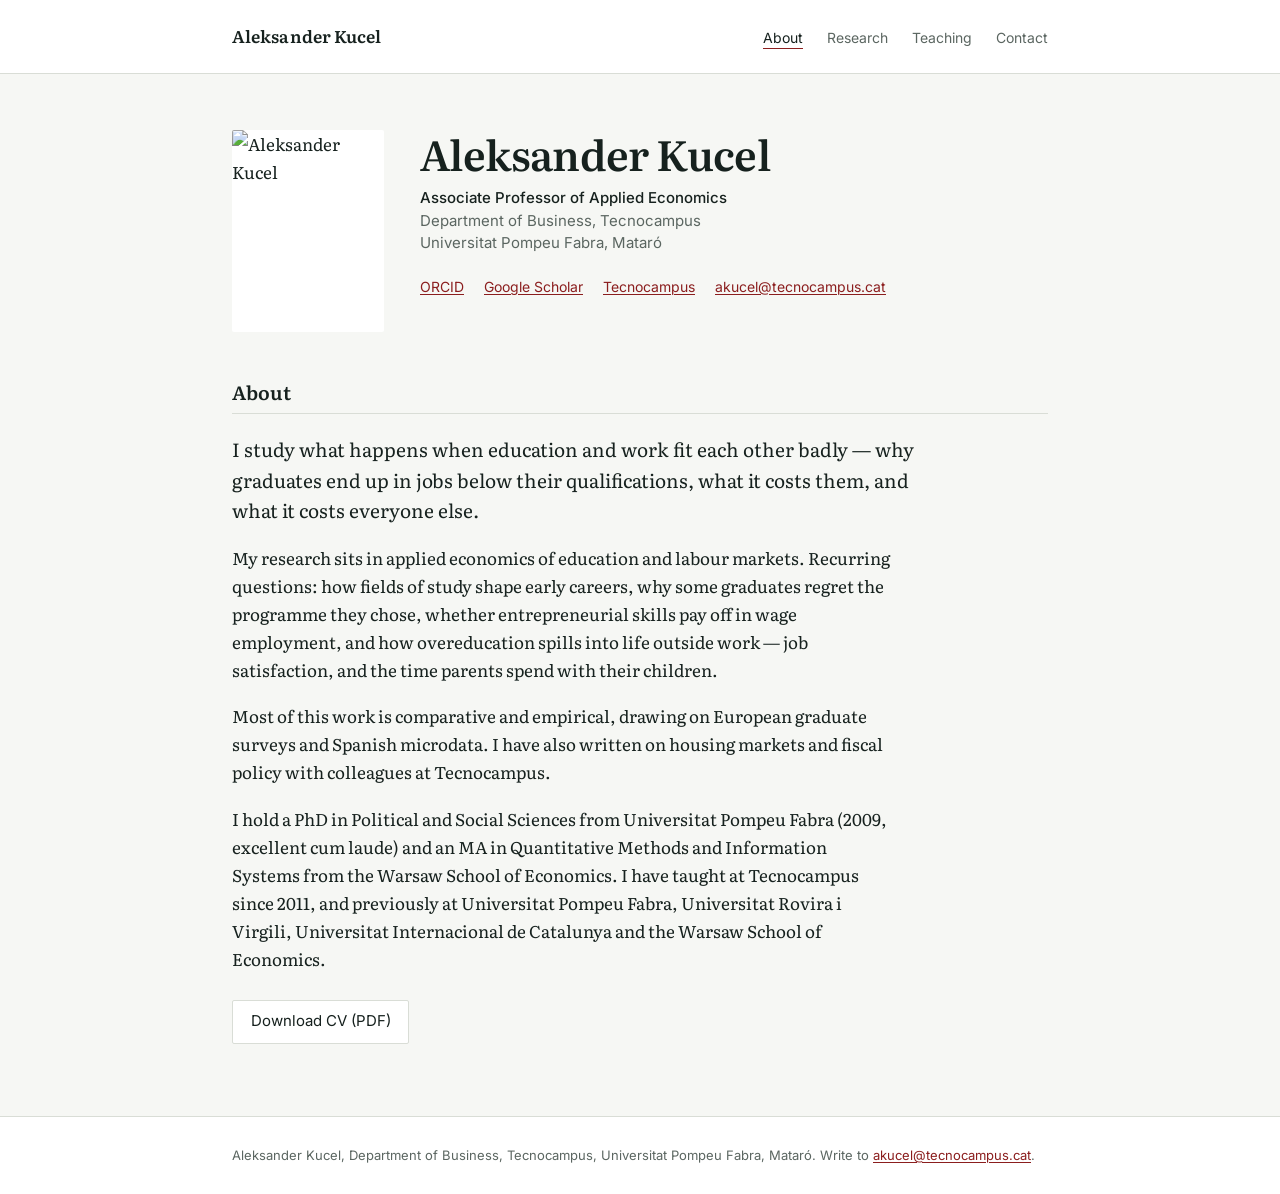
==== index.html @ a2fbe2bb "Add files via upload" ====
<!DOCTYPE html>
<html lang="en">
<head>
<meta charset="utf-8">
<meta name="viewport" content="width=device-width, initial-scale=1">
<title>Aleksander Kucel — Economist, Tecnocampus (Universitat Pompeu Fabra)</title>
<meta name="description" content="Aleksander Kucel is Associate Professor of Applied Economics at Tecnocampus, Universitat Pompeu Fabra. Research on the economics of education, labour markets, overeducation and skill mismatch.">
<link rel="canonical" href="https://akucel.com/">
<meta property="og:type" content="profile">
<meta property="og:title" content="Aleksander Kucel — Economist, Tecnocampus (Universitat Pompeu Fabra)">
<meta property="og:description" content="Research on the economics of education, labour markets, overeducation and skill mismatch.">
<meta property="og:url" content="https://akucel.com/">
<meta property="og:image" content="https://akucel.com/assets/aleksander-kucel.jpg">
<meta name="twitter:card" content="summary">
<link rel="preconnect" href="https://fonts.googleapis.com">
<link rel="preconnect" href="https://fonts.gstatic.com" crossorigin>
<link href="https://fonts.googleapis.com/css2?family=Inter:wght@400;500&family=Literata:ital,opsz,wght@0,7..72,400;0,7..72,600;1,7..72,400&display=swap" rel="stylesheet">
<link rel="stylesheet" href="style.css">
<script type="application/ld+json">
{
  "@context": "https://schema.org",
  "@type": "Person",
  "name": "Aleksander Kucel",
  "givenName": "Aleksander",
  "familyName": "Kucel",
  "jobTitle": "Associate Professor of Applied Economics",
  "email": "mailto:akucel@tecnocampus.cat",
  "telephone": "+34931696501",
  "url": "https://akucel.com/",
  "image": "https://akucel.com/assets/aleksander-kucel.jpg",
  "identifier": "https://orcid.org/0000-0001-6597-8286",
  "knowsAbout": [
    "Economics of education",
    "Labour economics",
    "Overeducation",
    "Educational mismatch",
    "Job satisfaction",
    "Entrepreneurship education",
    "Intergenerational mobility"
  ],
  "knowsLanguage": ["Polish", "English", "Catalan", "Spanish", "German", "Russian"],
  "alumniOf": [
    { "@type": "CollegeOrUniversity", "name": "Universitat Pompeu Fabra" },
    { "@type": "CollegeOrUniversity", "name": "Warsaw School of Economics" }
  ],
  "worksFor": {
    "@type": "CollegeOrUniversity",
    "name": "Tecnocampus, Universitat Pompeu Fabra",
    "address": {
      "@type": "PostalAddress",
      "streetAddress": "Avinguda Ernest Lluch, 32",
      "addressLocality": "Mataró",
      "addressRegion": "Catalonia",
      "postalCode": "08302",
      "addressCountry": "ES"
    }
  },
  "sameAs": [
    "https://orcid.org/0000-0001-6597-8286",
    "https://scholar.google.com/citations?user=HBfe0OsAAAAJ&hl=en",
    "https://www.tecnocampus.cat/en/professorat/aleksander-kucel-0",
    "https://ideas.repec.org/f/pku283.html",
    "https://www.researchgate.net/profile/Aleksander-Kucel"
  ]
}
</script>
</head>
<body>

<header class="masthead">
  <div class="wrap">
    <a class="wordmark" href="/">Aleksander Kucel</a>
    <nav aria-label="Main">
      <ul>
        <li><a href="/" aria-current="page">About</a></li>
        <li><a href="/research.html">Research</a></li>
        <li><a href="/teaching.html">Teaching</a></li>
        <li><a href="/contact.html">Contact</a></li>
      </ul>
    </nav>
  </div>
</header>

<main>
  <div class="wrap">

    <div class="intro">
      <img src="assets/aleksander-kucel.jpg" alt="Aleksander Kucel" width="356" height="474">
      <div>
        <h1>Aleksander Kucel</h1>
        <p class="role">
          <strong>Associate Professor of Applied Economics</strong><br>
          Department of Business, Tecnocampus<br>
          Universitat Pompeu Fabra, Mataró
        </p>
        <ul class="profiles">
          <li><a href="https://orcid.org/0000-0001-6597-8286">ORCID</a></li>
          <li><a href="https://scholar.google.com/citations?user=HBfe0OsAAAAJ&hl=en">Google Scholar</a></li>
          <li><a href="https://www.tecnocampus.cat/en/professorat/aleksander-kucel-0">Tecnocampus</a></li>
          <li><a href="mailto:akucel@tecnocampus.cat">akucel@tecnocampus.cat</a></li>
        </ul>
      </div>
    </div>

    <h2>About</h2>

    <p class="lede">I study what happens when education and work fit each other badly — why graduates end up in jobs below their qualifications, what it costs them, and what it costs everyone else.</p>

    <p>My research sits in applied economics of education and labour markets. Recurring questions: how fields of study shape early careers, why some graduates regret the programme they chose, whether entrepreneurial skills pay off in wage employment, and how overeducation spills into life outside work — job satisfaction, and the time parents spend with their children.</p>

    <p>Most of this work is comparative and empirical, drawing on European graduate surveys and Spanish microdata. I have also written on housing markets and fiscal policy with colleagues at Tecnocampus.</p>

    <p>I hold a PhD in Political and Social Sciences from Universitat Pompeu Fabra (2009, excellent cum laude) and an MA in Quantitative Methods and Information Systems from the Warsaw School of Economics. I have taught at Tecnocampus since 2011, and previously at Universitat Pompeu Fabra, Universitat Rovira i Virgili, Universitat Internacional de Catalunya and the Warsaw School of Economics.</p>

    <a class="download" href="assets/aleksander-kucel-cv.pdf">Download CV (PDF)</a>

  </div>
</main>

<footer>
  <div class="wrap">
    <p>Aleksander Kucel, Department of Business, Tecnocampus, Universitat Pompeu Fabra, Mataró. Write to <a href="mailto:akucel@tecnocampus.cat">akucel@tecnocampus.cat</a>.</p>
  </div>
</footer>

</body>
</html>
---- style.css ----
:root {
  --bg: #f6f7f4;
  --paper: #ffffff;
  --ink: #16211e;
  --muted: #5b6661;
  --rule: #d9ddd6;
  --accent: #8b1e1e;
  --measure: 66ch;
}

*,
*::before,
*::after { box-sizing: border-box; }

html { -webkit-text-size-adjust: 100%; }

body {
  margin: 0;
  background: var(--bg);
  color: var(--ink);
  font-family: Literata, Georgia, "Times New Roman", serif;
  font-size: 1.0625rem;
  line-height: 1.65;
  font-feature-settings: "kern", "liga";
}

.wrap {
  max-width: 54rem;
  margin: 0 auto;
  padding: 0 1.5rem;
}

/* ---------- header ---------- */

.masthead {
  border-bottom: 1px solid var(--rule);
  background: var(--paper);
}

.masthead .wrap {
  display: flex;
  flex-wrap: wrap;
  align-items: baseline;
  justify-content: space-between;
  gap: 0.5rem 2rem;
  padding-top: 1.4rem;
  padding-bottom: 1.4rem;
}

.wordmark {
  font-size: 1.0625rem;
  font-weight: 600;
  letter-spacing: 0.005em;
  color: var(--ink);
  text-decoration: none;
}

.wordmark:hover { color: var(--accent); }

nav ul {
  display: flex;
  gap: 1.5rem;
  margin: 0;
  padding: 0;
  list-style: none;
  font-family: Inter, system-ui, -apple-system, "Segoe UI", sans-serif;
  font-size: 0.875rem;
}

nav a {
  color: var(--muted);
  text-decoration: none;
  padding-bottom: 2px;
  border-bottom: 1px solid transparent;
}

nav a:hover { color: var(--ink); border-bottom-color: var(--rule); }

nav a[aria-current="page"] {
  color: var(--ink);
  border-bottom-color: var(--accent);
}

/* ---------- structure ---------- */

main { padding: 3.5rem 0 4.5rem; }

h1 {
  font-size: clamp(1.9rem, 1.4rem + 2vw, 2.6rem);
  line-height: 1.15;
  font-weight: 600;
  letter-spacing: -0.015em;
  margin: 0 0 0.4rem;
}

h2 {
  font-size: 1.2rem;
  font-weight: 600;
  line-height: 1.3;
  margin: 3rem 0 1.25rem;
  padding-bottom: 0.5rem;
  border-bottom: 1px solid var(--rule);
}

h2:first-of-type { margin-top: 0; }

h3 {
  font-size: 1.0625rem;
  font-weight: 600;
  margin: 2rem 0 0.75rem;
}

p { max-width: var(--measure); margin: 0 0 1.15rem; }

a { color: var(--accent); text-decoration-thickness: 1px; text-underline-offset: 2px; }

a:hover { color: var(--ink); }

:focus-visible {
  outline: 2px solid var(--accent);
  outline-offset: 3px;
}

.lede {
  font-size: 1.1875rem;
  line-height: 1.6;
}

/* ---------- home ---------- */

.intro {
  display: grid;
  grid-template-columns: 9.5rem 1fr;
  gap: 2.25rem;
  align-items: start;
  margin-bottom: 3rem;
}

.intro img {
  width: 100%;
  height: auto;
  display: block;
  border-radius: 2px;
  background: var(--paper);
}

.role {
  font-family: Inter, system-ui, sans-serif;
  font-size: 0.9375rem;
  line-height: 1.5;
  color: var(--muted);
  margin: 0.6rem 0 1.25rem;
  max-width: var(--measure);
}

.role strong { color: var(--ink); font-weight: 500; }

.profiles {
  display: flex;
  flex-wrap: wrap;
  gap: 0.5rem 1.25rem;
  margin: 0;
  padding: 0;
  list-style: none;
  font-family: Inter, system-ui, sans-serif;
  font-size: 0.875rem;
}

/* ---------- publications: year spine ---------- */

.pubs { margin: 0; padding: 0; list-style: none; }

.pubs li {
  display: grid;
  grid-template-columns: 4.5rem 1fr;
  gap: 1.5rem;
  padding: 1.15rem 0;
  border-top: 1px solid var(--rule);
}

.pubs li:last-child { border-bottom: 1px solid var(--rule); }

.year {
  font-family: Inter, system-ui, sans-serif;
  font-size: 0.8125rem;
  font-variant-numeric: tabular-nums;
  color: var(--muted);
  padding-top: 0.3rem;
}

.pub-title {
  display: block;
  font-size: 1.0625rem;
  line-height: 1.45;
  margin-bottom: 0.3rem;
}

.pub-meta {
  font-family: Inter, system-ui, sans-serif;
  font-size: 0.875rem;
  line-height: 1.55;
  color: var(--muted);
}

.pub-meta cite { font-style: italic; }

/* ---------- teaching lists ---------- */

.courses {
  margin: 0 0 1.5rem;
  padding: 0;
  list-style: none;
  max-width: var(--measure);
}

.courses li {
  padding: 0.5rem 0;
  border-bottom: 1px solid var(--rule);
  display: flex;
  flex-wrap: wrap;
  justify-content: space-between;
  gap: 0.25rem 1.5rem;
}

.where {
  font-family: Inter, system-ui, sans-serif;
  font-size: 0.875rem;
  color: var(--muted);
}

/* ---------- contact ---------- */

.address {
  font-style: normal;
  line-height: 1.7;
  margin-bottom: 1.75rem;
}

/* ---------- download ---------- */

.download {
  display: inline-block;
  margin-top: 0.5rem;
  font-family: Inter, system-ui, sans-serif;
  font-size: 0.9375rem;
  padding: 0.55rem 1.1rem;
  border: 1px solid var(--rule);
  background: var(--paper);
  border-radius: 2px;
  text-decoration: none;
  color: var(--ink);
}

.download:hover { border-color: var(--accent); color: var(--accent); }

/* ---------- footer ---------- */

footer {
  border-top: 1px solid var(--rule);
  background: var(--paper);
  padding: 1.75rem 0;
  font-family: Inter, system-ui, sans-serif;
  font-size: 0.8125rem;
  color: var(--muted);
}

footer p { margin: 0; max-width: none; }

/* ---------- responsive ---------- */

@media (max-width: 34rem) {
  .intro {
    grid-template-columns: 7rem 1fr;
    gap: 1.25rem;
  }
  .pubs li { grid-template-columns: 1fr; gap: 0.35rem; }
  .year { padding-top: 0; }
  main { padding: 2.5rem 0 3.5rem; }
  nav ul { gap: 1.1rem; }
}
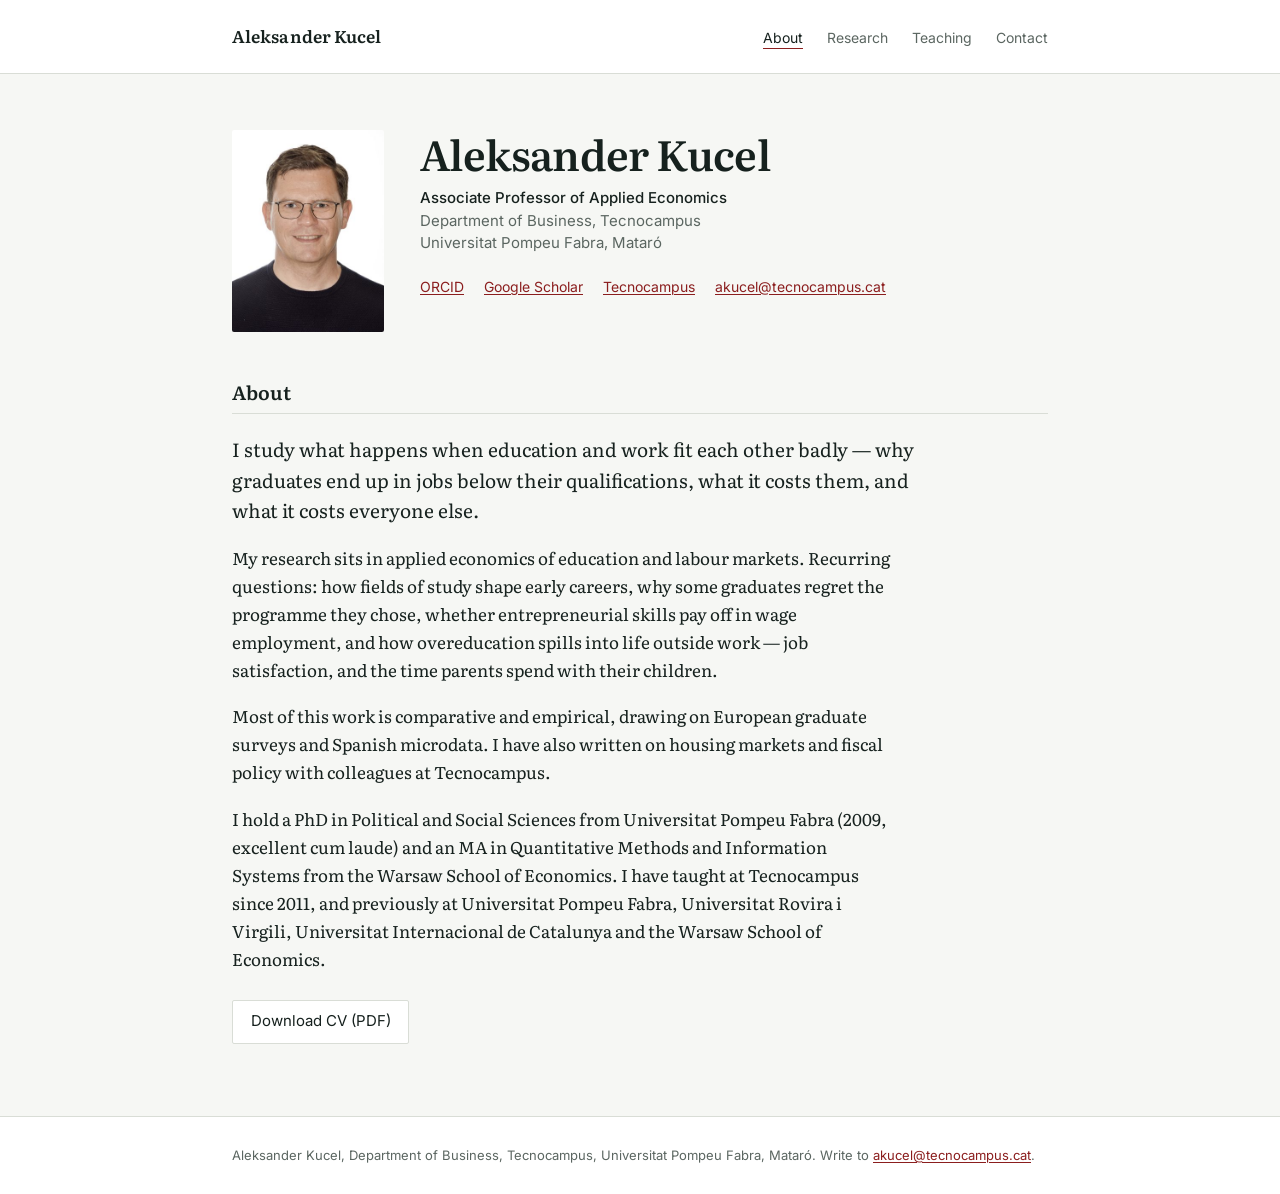
==== commit 1e1453f1: "Add files via upload" ====
--- a/index.html
+++ b/index.html
@@ -10,7 +10,7 @@
 <meta property="og:title" content="Aleksander Kucel — Economist, Tecnocampus (Universitat Pompeu Fabra)">
 <meta property="og:description" content="Research on the economics of education, labour markets, overeducation and skill mismatch.">
 <meta property="og:url" content="https://akucel.com/">
-<meta property="og:image" content="https://akucel.com/assets/aleksander-kucel.jpg">
+<meta property="og:image" content="https://akucel.com/aleksander-kucel.jpg">
 <meta name="twitter:card" content="summary">
 <link rel="preconnect" href="https://fonts.googleapis.com">
 <link rel="preconnect" href="https://fonts.gstatic.com" crossorigin>
@@ -27,7 +27,7 @@
   "email": "mailto:akucel@tecnocampus.cat",
   "telephone": "+34931696501",
   "url": "https://akucel.com/",
-  "image": "https://akucel.com/assets/aleksander-kucel.jpg",
+  "image": "https://akucel.com/aleksander-kucel.jpg",
   "identifier": "https://orcid.org/0000-0001-6597-8286",
   "knowsAbout": [
     "Economics of education",
@@ -85,7 +85,7 @@
   <div class="wrap">
 
     <div class="intro">
-      <img src="assets/aleksander-kucel.jpg" alt="Aleksander Kucel" width="356" height="474">
+      <img src="aleksander-kucel.jpg" alt="Aleksander Kucel" width="356" height="474">
       <div>
         <h1>Aleksander Kucel</h1>
         <p class="role">
@@ -112,7 +112,7 @@
 
     <p>I hold a PhD in Political and Social Sciences from Universitat Pompeu Fabra (2009, excellent cum laude) and an MA in Quantitative Methods and Information Systems from the Warsaw School of Economics. I have taught at Tecnocampus since 2011, and previously at Universitat Pompeu Fabra, Universitat Rovira i Virgili, Universitat Internacional de Catalunya and the Warsaw School of Economics.</p>
 
-    <a class="download" href="assets/aleksander-kucel-cv.pdf">Download CV (PDF)</a>
+    <a class="download" href="aleksander-kucel-cv.pdf">Download CV (PDF)</a>
 
   </div>
 </main>
